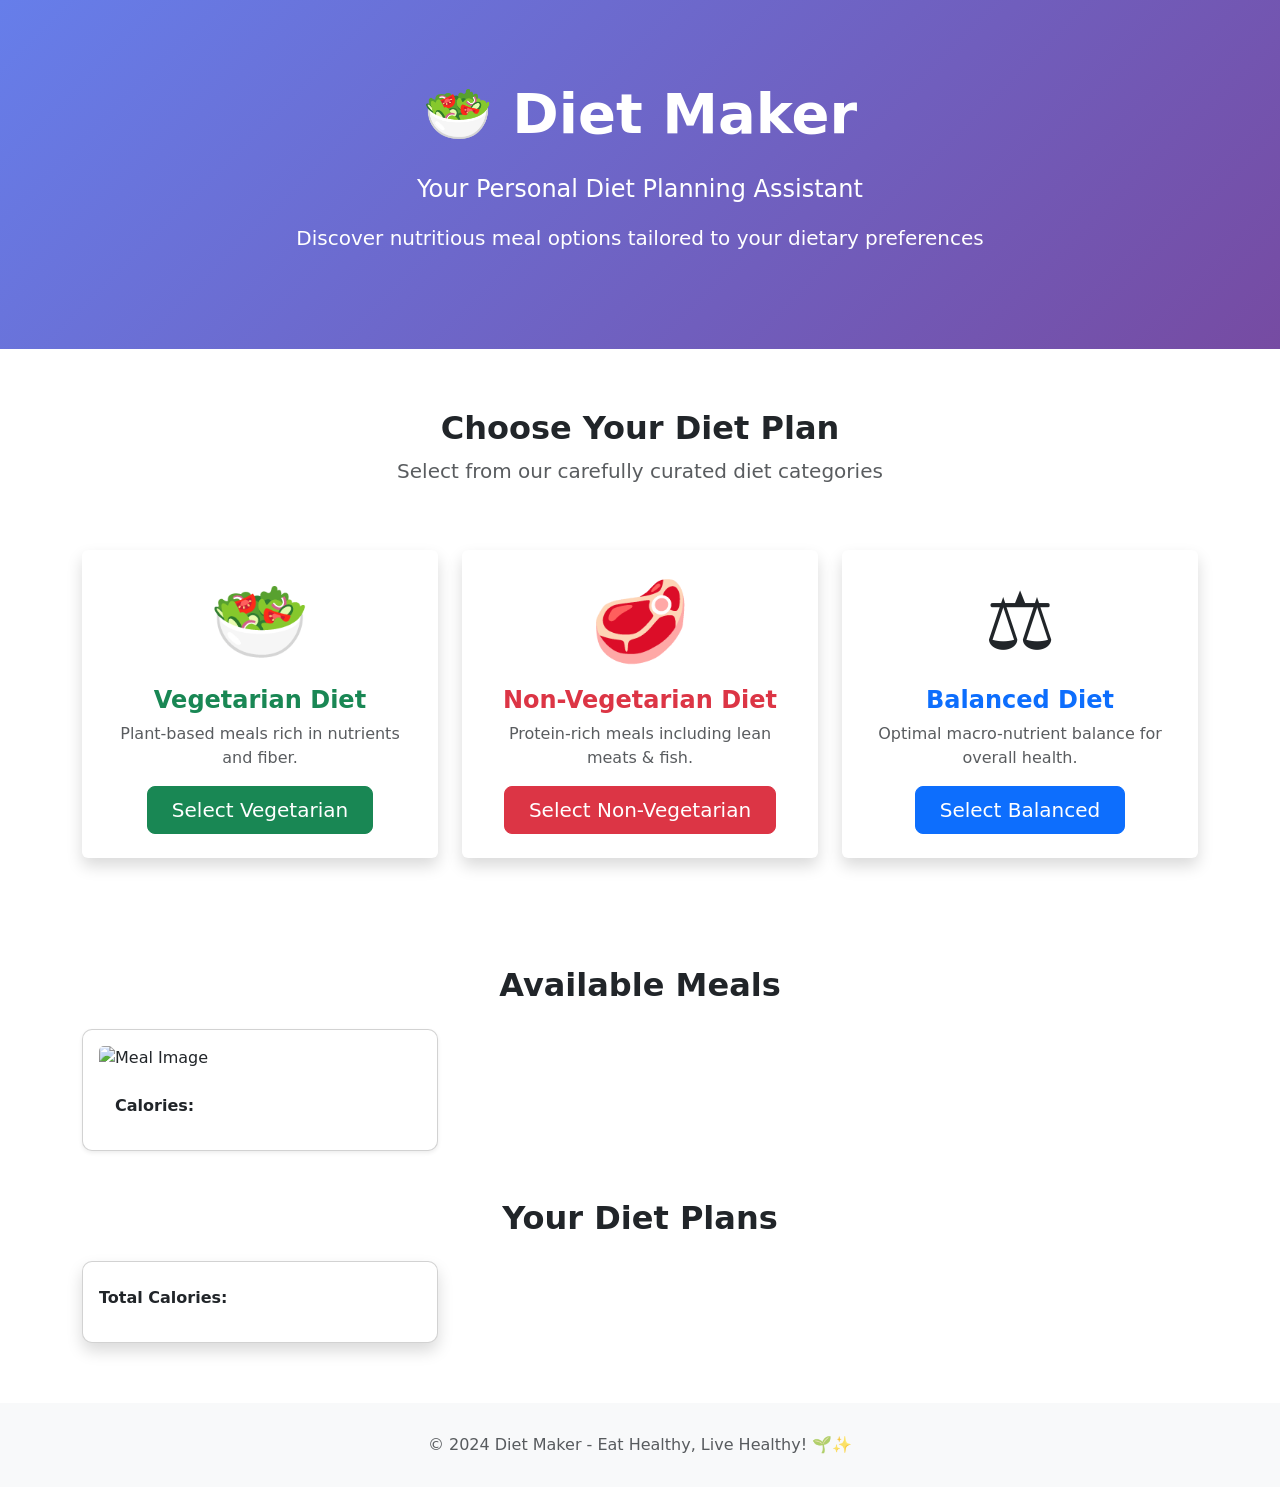
==== src/main/resources/templates/index.html @ 5d128dfc "Update index.html" ====
<!DOCTYPE html>
<html xmlns:th="http://www.thymeleaf.org">
<head>
    <meta charset="UTF-8">
    <meta name="viewport" content="width=device-width, initial-scale=1.0">
    <title>Diet Maker - Your Personal Diet Planner</title>
    <link href="https://cdn.jsdelivr.net/npm/bootstrap@5.1.3/dist/css/bootstrap.min.css" rel="stylesheet">

    <style>
        .diet-card {
            transition: transform 0.2s ease-in-out;
            height: 100%;
        }
        .diet-card:hover {
            transform: translateY(-5px);
            box-shadow: 0 8px 15px rgba(0,0,0,0.1);
        }
        .hero-section {
            background: linear-gradient(135deg, #667eea 0%, #764ba2 100%);
            color: white;
            padding: 80px 0;
        }
        .diet-section {
            padding: 60px 0;
        }
        .footer {
            background-color: #f8f9fa;
            padding: 30px 0;
            margin-top: 60px;
        }
        .meal-card, .plan-card { border-radius: 10px; }
    </style>
</head>

<body>

<!-- Hero Section -->
<div class="hero-section text-center">
    <div class="container">
        <h1 class="display-4 fw-bold mb-4">🥗 Diet Maker</h1>
        <p class="lead fs-4">Your Personal Diet Planning Assistant</p>
        <p class="fs-5">Discover nutritious meal options tailored to your dietary preferences</p>
    </div>
</div>

<!-- Diet Selection Section -->
<div class="diet-section">
    <div class="container">
        <div class="row text-center mb-5">
            <div class="col">
                <h2 class="fw-bold">Choose Your Diet Plan</h2>
                <p class="text-muted fs-5">Select from our carefully curated diet categories</p>
            </div>
        </div>

        <div class="row justify-content-center g-4">
            <!-- Vegetarian Diet Card -->
            <div class="col-lg-4 col-md-6">
                <div class="card diet-card border-0 shadow">
                    <div class="card-body text-center p-4">
                        <div class="display-1 mb-3">🥗</div>
                        <h4 class="card-title fw-bold text-success">Vegetarian Diet</h4>
                        <p class="card-text text-muted">Plant-based meals rich in nutrients and fiber.</p>
                        <a href="/diet/vegetarian" class="btn btn-success btn-lg px-4">Select Vegetarian</a>
                    </div>
                </div>
            </div>

            <!-- Non-Vegetarian Diet Card -->
            <div class="col-lg-4 col-md-6">
                <div class="card diet-card border-0 shadow">
                    <div class="card-body text-center p-4">
                        <div class="display-1 mb-3">🥩</div>
                        <h4 class="card-title fw-bold text-danger">Non-Vegetarian Diet</h4>
                        <p class="card-text text-muted">Protein-rich meals including lean meats & fish.</p>
                        <a href="/diet/non-vegetarian" class="btn btn-danger btn-lg px-4">Select Non-Vegetarian</a>
                    </div>
                </div>
            </div>

            <!-- Balanced Diet Card -->
            <div class="col-lg-4 col-md-6">
                <div class="card diet-card border-0 shadow">
                    <div class="card-body text-center p-4">
                        <div class="display-1 mb-3">⚖️</div>
                        <h4 class="card-title fw-bold text-primary">Balanced Diet</h4>
                        <p class="card-text text-muted">Optimal macro-nutrient balance for overall health.</p>
                        <a href="/diet/balanced" class="btn btn-primary btn-lg px-4">Select Balanced</a>
                    </div>
                </div>
            </div>
        </div>
    </div>
</div>

<!-- Meals from Database -->
<div class="container my-5">
    <h2 class="fw-bold text-center mb-4">Available Meals</h2>

    <div class="row g-4">
        <div th:each="meal : ${meals}" class="col-md-4">
            <div class="card meal-card shadow-sm p-3">
                <img th:if="${meal.imageUrl}" th:src="${meal.imageUrl}" class="card-img-top" alt="Meal Image">
                <div class="card-body">
                    <h5 class="card-title" th:text="${meal.name}"></h5>
                    <p class="card-text"><strong>Calories:</strong> <span th:text="${meal.calories}"></span></p>
                </div>
            </div>
        </div>
    </div>
</div>

<!-- Diet Plans from DB -->
<div class="container my-5">
    <h2 class="fw-bold text-center mb-4">Your Diet Plans</h2>

    <div class="row g-4">
        <div th:each="plan : ${plans}" class="col-md-4">
            <div class="card plan-card shadow p-3">
                <h5 class="card-title" th:text="${plan.title}"></h5>
                <p><strong>Total Calories:</strong> <span th:text="${plan.totalCalories}"></span></p>
            </div>
        </div>
    </div>
</div>

<!-- Footer -->
<footer class="footer text-center">
    <div class="container">
        <p class="text-muted mb-0">© 2024 Diet Maker - Eat Healthy, Live Healthy! 🌱✨</p>
    </div>
</footer>

<script src="https://cdn.jsdelivr.net/npm/bootstrap@5.1.3/dist/js/bootstrap.bundle.min.js"></script>
</body>
</html>
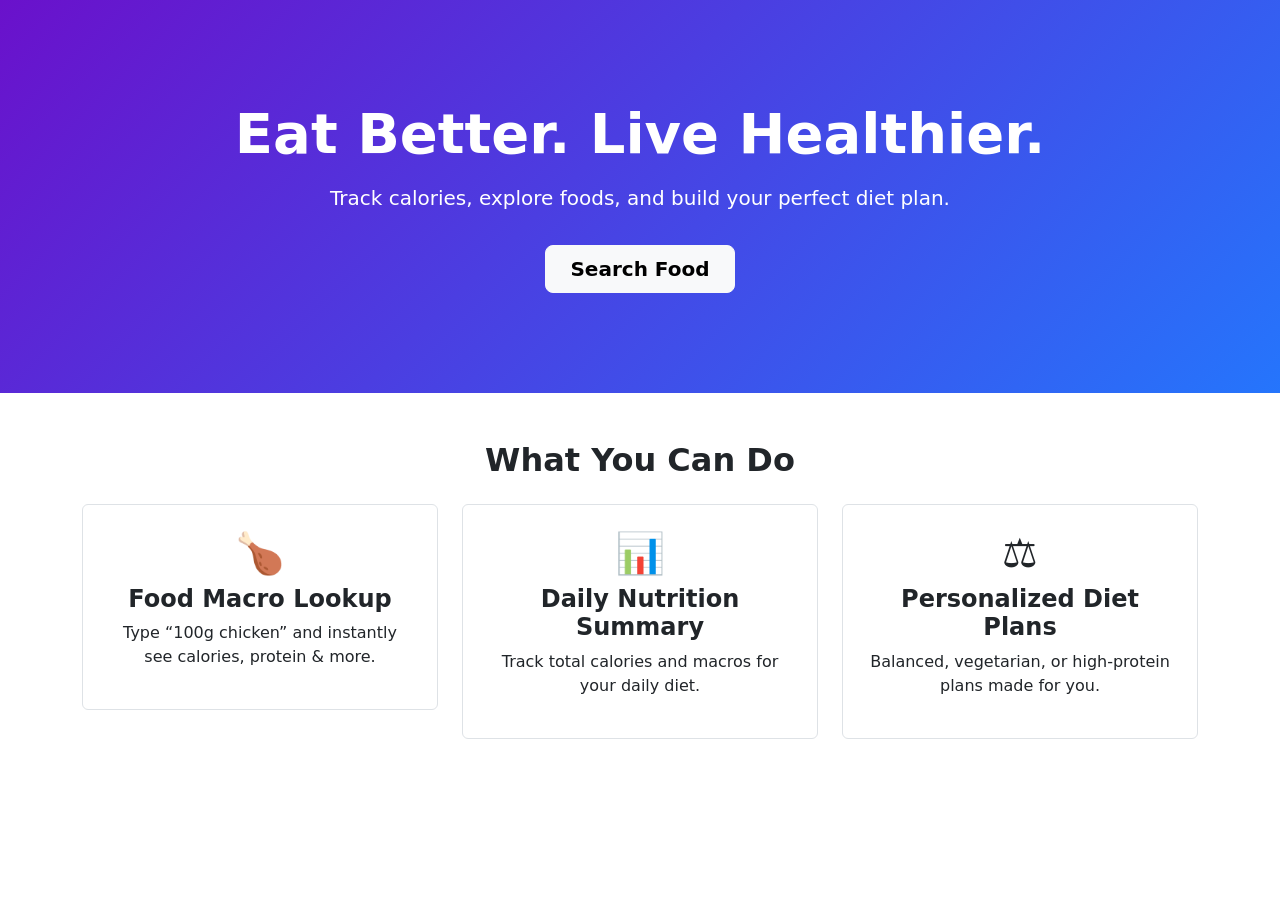
==== commit 007c9644: "Update index.html" ====
--- a/src/main/resources/templates/index.html
+++ b/src/main/resources/templates/index.html
@@ -1,136 +1,65 @@
 <!DOCTYPE html>
 <html xmlns:th="http://www.thymeleaf.org">
 <head>
-    <meta charset="UTF-8">
-    <meta name="viewport" content="width=device-width, initial-scale=1.0">
-    <title>Diet Maker - Your Personal Diet Planner</title>
-    <link href="https://cdn.jsdelivr.net/npm/bootstrap@5.1.3/dist/css/bootstrap.min.css" rel="stylesheet">
+    <title>Diet Maker - Healthy Lifestyle Guide</title>
+    <link href="https://cdn.jsdelivr.net/npm/bootstrap@5.3.2/dist/css/bootstrap.min.css" rel="stylesheet">
 
     <style>
-        .diet-card {
-            transition: transform 0.2s ease-in-out;
-            height: 100%;
+        .hero {
+            background: linear-gradient(135deg, #6a11cb, #2575fc);
+            color: white;
+            padding: 100px 0;
         }
         .diet-card:hover {
             transform: translateY(-5px);
-            box-shadow: 0 8px 15px rgba(0,0,0,0.1);
+            transition: 0.3s;
+            box-shadow: 0 10px 20px rgba(0,0,0,0.2);
         }
-        .hero-section {
-            background: linear-gradient(135deg, #667eea 0%, #764ba2 100%);
-            color: white;
-            padding: 80px 0;
-        }
-        .diet-section {
-            padding: 60px 0;
-        }
-        .footer {
-            background-color: #f8f9fa;
-            padding: 30px 0;
-            margin-top: 60px;
-        }
-        .meal-card, .plan-card { border-radius: 10px; }
     </style>
 </head>
 
 <body>
 
+<!-- Navbar -->
+<div th:replace="fragments/navbar :: navbar"></div>
+
 <!-- Hero Section -->
-<div class="hero-section text-center">
-    <div class="container">
-        <h1 class="display-4 fw-bold mb-4">🥗 Diet Maker</h1>
-        <p class="lead fs-4">Your Personal Diet Planning Assistant</p>
-        <p class="fs-5">Discover nutritious meal options tailored to your dietary preferences</p>
-    </div>
-</div>
+<section class="hero text-center">
+    <h1 class="fw-bold display-4">Eat Better. Live Healthier.</h1>
+    <p class="fs-5 mt-3">Track calories, explore foods, and build your perfect diet plan.</p>
+    <a href="/food/search" class="btn btn-light btn-lg px-4 mt-3 fw-bold">Search Food</a>
+</section>
 
-<!-- Diet Selection Section -->
-<div class="diet-section">
-    <div class="container">
-        <div class="row text-center mb-5">
-            <div class="col">
-                <h2 class="fw-bold">Choose Your Diet Plan</h2>
-                <p class="text-muted fs-5">Select from our carefully curated diet categories</p>
+<!-- Features -->
+<section class="container py-5">
+    <h2 class="text-center fw-bold mb-4">What You Can Do</h2>
+
+    <div class="row g-4">
+        <div class="col-md-4">
+            <div class="p-4 border rounded diet-card text-center">
+                <h1>🍗</h1>
+                <h4 class="fw-bold">Food Macro Lookup</h4>
+                <p>Type “100g chicken” and instantly see calories, protein & more.</p>
             </div>
         </div>
 
-        <div class="row justify-content-center g-4">
-            <!-- Vegetarian Diet Card -->
-            <div class="col-lg-4 col-md-6">
-                <div class="card diet-card border-0 shadow">
-                    <div class="card-body text-center p-4">
-                        <div class="display-1 mb-3">🥗</div>
-                        <h4 class="card-title fw-bold text-success">Vegetarian Diet</h4>
-                        <p class="card-text text-muted">Plant-based meals rich in nutrients and fiber.</p>
-                        <a href="/diet/vegetarian" class="btn btn-success btn-lg px-4">Select Vegetarian</a>
-                    </div>
-                </div>
+        <div class="col-md-4">
+            <div class="p-4 border rounded diet-card text-center">
+                <h1>📊</h1>
+                <h4 class="fw-bold">Daily Nutrition Summary</h4>
+                <p>Track total calories and macros for your daily diet.</p>
             </div>
+        </div>
 
-            <!-- Non-Vegetarian Diet Card -->
-            <div class="col-lg-4 col-md-6">
-                <div class="card diet-card border-0 shadow">
-                    <div class="card-body text-center p-4">
-                        <div class="display-1 mb-3">🥩</div>
-                        <h4 class="card-title fw-bold text-danger">Non-Vegetarian Diet</h4>
-                        <p class="card-text text-muted">Protein-rich meals including lean meats & fish.</p>
-                        <a href="/diet/non-vegetarian" class="btn btn-danger btn-lg px-4">Select Non-Vegetarian</a>
-                    </div>
-                </div>
-            </div>
-
-            <!-- Balanced Diet Card -->
-            <div class="col-lg-4 col-md-6">
-                <div class="card diet-card border-0 shadow">
-                    <div class="card-body text-center p-4">
-                        <div class="display-1 mb-3">⚖️</div>
-                        <h4 class="card-title fw-bold text-primary">Balanced Diet</h4>
-                        <p class="card-text text-muted">Optimal macro-nutrient balance for overall health.</p>
-                        <a href="/diet/balanced" class="btn btn-primary btn-lg px-4">Select Balanced</a>
-                    </div>
-                </div>
+        <div class="col-md-4">
+            <div class="p-4 border rounded diet-card text-center">
+                <h1>⚖️</h1>
+                <h4 class="fw-bold">Personalized Diet Plans</h4>
+                <p>Balanced, vegetarian, or high-protein plans made for you.</p>
             </div>
         </div>
     </div>
-</div>
+</section>
 
-<!-- Meals from Database -->
-<div class="container my-5">
-    <h2 class="fw-bold text-center mb-4">Available Meals</h2>
-
-    <div class="row g-4">
-        <div th:each="meal : ${meals}" class="col-md-4">
-            <div class="card meal-card shadow-sm p-3">
-                <img th:if="${meal.imageUrl}" th:src="${meal.imageUrl}" class="card-img-top" alt="Meal Image">
-                <div class="card-body">
-                    <h5 class="card-title" th:text="${meal.name}"></h5>
-                    <p class="card-text"><strong>Calories:</strong> <span th:text="${meal.calories}"></span></p>
-                </div>
-            </div>
-        </div>
-    </div>
-</div>
-
-<!-- Diet Plans from DB -->
-<div class="container my-5">
-    <h2 class="fw-bold text-center mb-4">Your Diet Plans</h2>
-
-    <div class="row g-4">
-        <div th:each="plan : ${plans}" class="col-md-4">
-            <div class="card plan-card shadow p-3">
-                <h5 class="card-title" th:text="${plan.title}"></h5>
-                <p><strong>Total Calories:</strong> <span th:text="${plan.totalCalories}"></span></p>
-            </div>
-        </div>
-    </div>
-</div>
-
-<!-- Footer -->
-<footer class="footer text-center">
-    <div class="container">
-        <p class="text-muted mb-0">© 2024 Diet Maker - Eat Healthy, Live Healthy! 🌱✨</p>
-    </div>
-</footer>
-
-<script src="https://cdn.jsdelivr.net/npm/bootstrap@5.1.3/dist/js/bootstrap.bundle.min.js"></script>
 </body>
 </html>
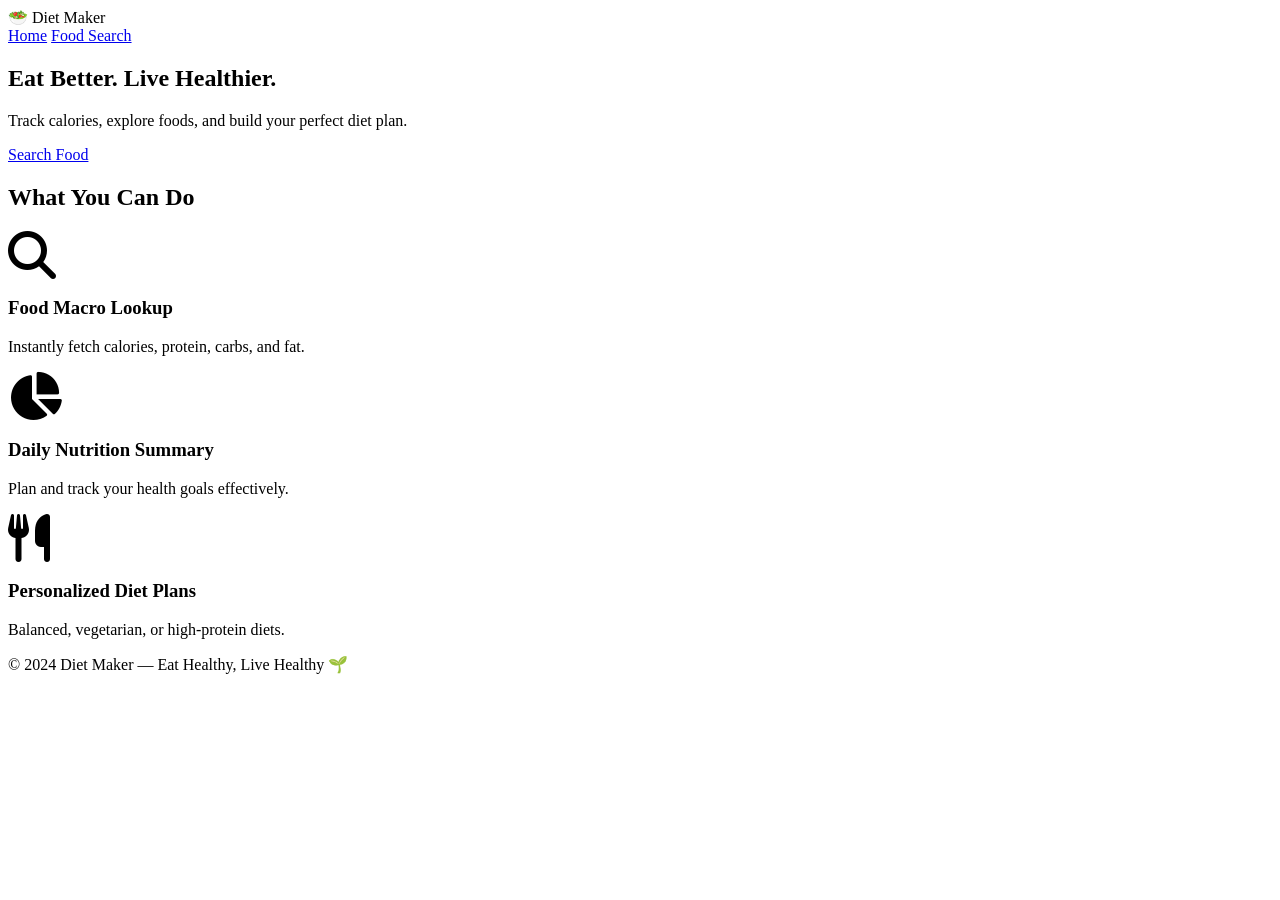
==== commit eaa174c0: "Update index.html" ====
--- a/src/main/resources/templates/index.html
+++ b/src/main/resources/templates/index.html
@@ -1,65 +1,59 @@
 <!DOCTYPE html>
-<html xmlns:th="http://www.thymeleaf.org">
+<html lang="en">
 <head>
-    <title>Diet Maker - Healthy Lifestyle Guide</title>
-    <link href="https://cdn.jsdelivr.net/npm/bootstrap@5.3.2/dist/css/bootstrap.min.css" rel="stylesheet">
+    <meta charset="UTF-8">
+    <meta name="viewport" content="width=device-width, initial-scale=1.0">
+    <title>Diet Maker - Eat Better</title>
 
-    <style>
-        .hero {
-            background: linear-gradient(135deg, #6a11cb, #2575fc);
-            color: white;
-            padding: 100px 0;
-        }
-        .diet-card:hover {
-            transform: translateY(-5px);
-            transition: 0.3s;
-            box-shadow: 0 10px 20px rgba(0,0,0,0.2);
-        }
-    </style>
+    <!-- Font Awesome Icons -->
+    <link rel="stylesheet"
+          href="https://cdnjs.cloudflare.com/ajax/libs/font-awesome/6.5.0/css/all.min.css">
+
+    <link rel="stylesheet" href="styles.css">
 </head>
-
 <body>
 
-<!-- Navbar -->
-<div th:replace="fragments/navbar :: navbar"></div>
+<header class="navbar">
+    <div class="logo">🥗 Diet Maker</div>
+    <nav>
+        <a href="index.html" class="active">Home</a>
+        <a href="foods.html">Food Search</a>
+    </nav>
+</header>
 
-<!-- Hero Section -->
-<section class="hero text-center">
-    <h1 class="fw-bold display-4">Eat Better. Live Healthier.</h1>
-    <p class="fs-5 mt-3">Track calories, explore foods, and build your perfect diet plan.</p>
-    <a href="/food/search" class="btn btn-light btn-lg px-4 mt-3 fw-bold">Search Food</a>
+<section class="hero">
+    <h1>Eat Better. Live Healthier.</h1>
+    <p>Track calories, explore foods, and build your perfect diet plan.</p>
+    <a class="btn-primary" href="foods.html">Search Food</a>
 </section>
 
-<!-- Features -->
-<section class="container py-5">
-    <h2 class="text-center fw-bold mb-4">What You Can Do</h2>
+<section class="features">
+    <h2 class="section-title">What You Can Do</h2>
 
-    <div class="row g-4">
-        <div class="col-md-4">
-            <div class="p-4 border rounded diet-card text-center">
-                <h1>🍗</h1>
-                <h4 class="fw-bold">Food Macro Lookup</h4>
-                <p>Type “100g chicken” and instantly see calories, protein & more.</p>
-            </div>
+    <div class="feature-grid">
+        <div class="feature-card">
+            <i class="fas fa-search fa-3x icon"></i>
+            <h3>Food Macro Lookup</h3>
+            <p>Instantly fetch calories, protein, carbs, and fat.</p>
         </div>
 
-        <div class="col-md-4">
-            <div class="p-4 border rounded diet-card text-center">
-                <h1>📊</h1>
-                <h4 class="fw-bold">Daily Nutrition Summary</h4>
-                <p>Track total calories and macros for your daily diet.</p>
-            </div>
+        <div class="feature-card">
+            <i class="fas fa-chart-pie fa-3x icon"></i>
+            <h3>Daily Nutrition Summary</h3>
+            <p>Plan and track your health goals effectively.</p>
         </div>
 
-        <div class="col-md-4">
-            <div class="p-4 border rounded diet-card text-center">
-                <h1>⚖️</h1>
-                <h4 class="fw-bold">Personalized Diet Plans</h4>
-                <p>Balanced, vegetarian, or high-protein plans made for you.</p>
-            </div>
+        <div class="feature-card">
+            <i class="fas fa-utensils fa-3x icon"></i>
+            <h3>Personalized Diet Plans</h3>
+            <p>Balanced, vegetarian, or high-protein diets.</p>
         </div>
     </div>
 </section>
 
+<footer>
+    © 2024 Diet Maker — Eat Healthy, Live Healthy 🌱
+</footer>
+
 </body>
 </html>
